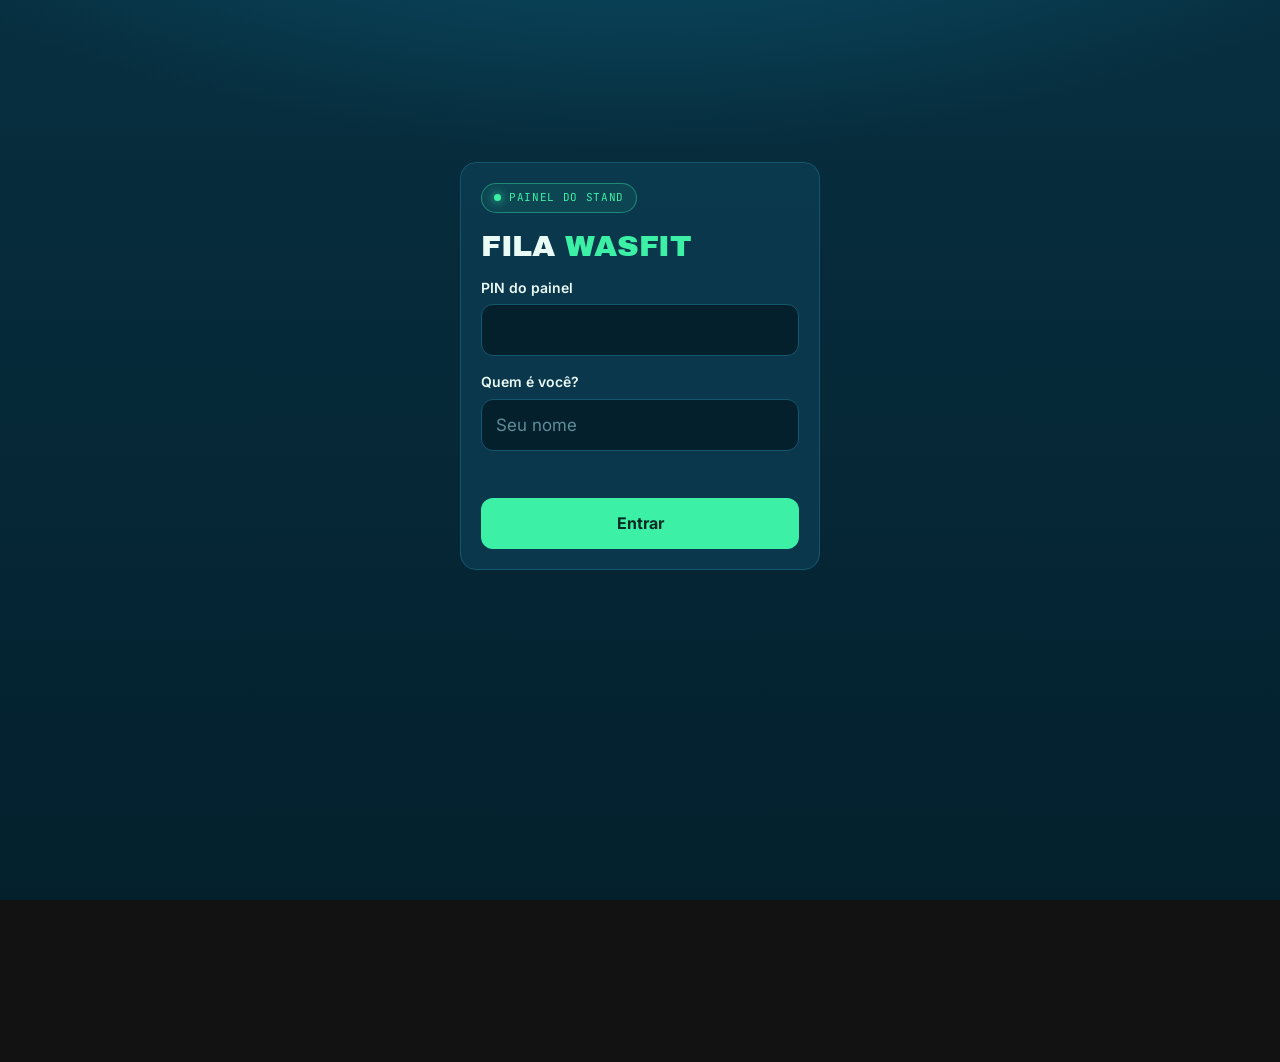
==== painel.html @ 69f81b94 "Fila de espera do stand WasFit (EIN 2026) Co-Authored-By: Claude Opus 5.5 <noreply@anthropic.com>" ====
<!doctype html>
<html lang="pt-BR">
<head>
<meta charset="utf-8">
<meta name="viewport" content="width=device-width, initial-scale=1, viewport-fit=cover">
<title>Painel da Fila · WasFit</title>
<meta name="robots" content="noindex">
<meta name="theme-color" content="#04202d">
<link rel="preconnect" href="https://fonts.googleapis.com">
<link href="https://fonts.googleapis.com/css2?family=Archivo+Black&family=Inter:wght@400;600;700;800&family=JetBrains+Mono:wght@500&display=swap" rel="stylesheet">
<link rel="stylesheet" href="style.css">
<style>
  main { max-width: 1200px; margin: 0 auto; padding: 16px 16px 60px; }
  .topo { display: flex; flex-wrap: wrap; gap: 12px; justify-content: space-between; align-items: center; margin-bottom: 16px; }
  .topo .acoes { display: flex; gap: 8px; align-items: center; flex-wrap: wrap; }
  .topo select { width: auto; padding: 9px 12px; font-size: 14px; }
  .topo button { padding: 9px 14px; font-size: 14px; }

  .stats { display: grid; grid-template-columns: repeat(5, minmax(0, 1fr)); gap: 10px; margin-bottom: 16px; }
  .stat { background: var(--cartao); border: 1px solid var(--borda); border-radius: 14px; padding: 12px 14px; }
  .stat b { display: block; font-family: "Archivo Black", sans-serif; font-weight: 400; font-size: 28px; line-height: 1.1; }
  .stat span { font-size: 12px; color: var(--suave); }

  #chamar-proximo { width: 100%; font-size: 22px; padding: 20px; margin-bottom: 18px; font-family: "Archivo Black", sans-serif; font-weight: 400; text-transform: uppercase; letter-spacing: .02em; }

  .colunas { display: grid; grid-template-columns: 1.1fr 1fr; gap: 16px; align-items: start; }
  .bloco h2 { font-size: 13px; margin: 4px 0 10px; color: var(--suave); display: flex; gap: 8px; align-items: center; }
  .bloco h2 .n { background: var(--borda); color: var(--texto); border-radius: 999px; padding: 1px 9px; font-size: 12px; }
  .bloco + .bloco { margin-top: 18px; }
  .vazio { color: #5f8c99; font-size: 14px; padding: 14px; border: 1.5px dashed var(--borda); border-radius: 14px; text-align: center; }

  .pessoa { background: var(--cartao); border: 1.5px solid var(--borda); border-radius: 14px; padding: 14px; margin-bottom: 10px; }
  .pessoa.chamado { border-color: var(--amarelo); }
  .pessoa.atrasado { border-color: var(--vermelho); background: color-mix(in srgb, var(--vermelho) 12%, var(--cartao)); }
  .pessoa.atendendo { border-color: var(--azul); }
  .linha1 { display: flex; justify-content: space-between; gap: 10px; align-items: baseline; }
  .nome { font-weight: 800; font-size: 18px; }
  .tempo { font-family: "JetBrains Mono", monospace; font-size: 18px; white-space: nowrap; }
  .atrasado .tempo { color: var(--vermelho); }
  .det { font-size: 13px; color: var(--suave); margin-top: 3px; overflow-wrap: anywhere; }
  .det a { color: var(--azul); text-decoration: none; }
  .tag { display: inline-block; font-size: 11px; padding: 1px 7px; border-radius: 6px; background: color-mix(in srgb, var(--amarelo) 20%, transparent); color: var(--amarelo); margin-left: 6px; vertical-align: 2px; }
  .botoes { display: flex; flex-wrap: wrap; gap: 8px; margin-top: 12px; }
  .botoes button { padding: 11px 14px; font-size: 15px; flex: 1 1 auto; }

  .fila-item { display: grid; grid-template-columns: 38px 1fr auto; gap: 10px; align-items: center; background: var(--cartao); border: 1px solid var(--borda); border-radius: 12px; padding: 10px 12px; margin-bottom: 8px; }
  .pos { font-family: "Archivo Black", sans-serif; font-size: 20px; color: var(--verde); text-align: center; }
  .fila-item .nome { font-size: 16px; }
  .fila-item .mini { display: flex; gap: 6px; }
  .fila-item .mini button { padding: 8px 10px; font-size: 13px; }

  details { margin-top: 18px; }
  summary { cursor: pointer; color: var(--suave); font-size: 14px; padding: 8px 0; }
  table { width: 100%; border-collapse: collapse; font-size: 13px; }
  th, td { text-align: left; padding: 8px 6px; border-bottom: 1px solid var(--borda); }
  th { color: var(--suave); font-weight: 600; }
  .tabela { overflow-x: auto; }

  #login { max-width: 360px; margin: 18vh auto 0; }
  #login h1 { font-size: 30px; margin: 18px 0 16px; }
  #login button { width: 100%; }
  .conexao { font-size: 12px; color: var(--suave); }
  .conexao.ruim { color: var(--vermelho); }
  #aviso { position: fixed; left: 50%; bottom: 20px; transform: translateX(-50%); background: var(--texto); color: var(--fundo); padding: 12px 18px; border-radius: 12px; font-weight: 600; font-size: 14px; max-width: calc(100% - 32px); box-shadow: 0 10px 30px #0008; }

  @media (max-width: 860px) {
    .colunas { grid-template-columns: 1fr; }
    .stats { grid-template-columns: repeat(3, minmax(0, 1fr)); }
    .stats .stat:nth-child(n+4) { display: none; }
  }
</style>
</head>
<body>

<section id="login" class="oculto">
  <div class="cartao">
    <span class="etiqueta">Painel do stand</span>
    <h1>Fila <em>WasFit</em></h1>
    <form id="form-login">
      <div class="campo"><label for="pin">PIN do painel</label><input id="pin" type="password" inputmode="numeric" autocomplete="current-password"></div>
      <div class="campo"><label for="atendente-login">Quem é você?</label><input id="atendente-login" placeholder="Seu nome"></div>
      <p class="erro" id="erro-login"></p>
      <button type="submit">Entrar</button>
    </form>
  </div>
</section>

<main id="app" class="oculto">
  <div class="topo">
    <div class="marca">
      <svg viewBox="0 0 32 32" fill="none" stroke="#3cf0a5" stroke-width="3.2" stroke-linecap="round" stroke-linejoin="round" aria-hidden="true"><path d="M3 9l6 15 7-13 7 13 6-15"/></svg>
      Fila do stand <span class="etiqueta" style="margin-left:6px">EIN 2026</span>
    </div>
    <div class="acoes">
      <span class="conexao" id="conexao">conectando…</span>
      <span class="det" id="eu"></span>
      <button class="secundario" id="exportar">Exportar CSV</button>
      <button class="secundario" id="sair">Sair</button>
    </div>
  </div>

  <div class="stats">
    <div class="stat"><b id="s-aguardando">–</b><span>na fila</span></div>
    <div class="stat"><b id="s-espera">–</b><span>espera média até ser chamado</span></div>
    <div class="stat"><b id="s-atendidos">–</b><span>atendidos hoje</span></div>
    <div class="stat"><b id="s-duracao">–</b><span>duração média do atendimento</span></div>
    <div class="stat"><b id="s-desist">–</b><span>desistências hoje</span></div>
  </div>

  <button id="chamar-proximo">Chamar próximo</button>

  <div class="colunas">
    <div>
      <div class="bloco">
        <h2 class="mono">Chamados · aguardando chegar <span class="n" id="n-chamados">0</span></h2>
        <div id="chamados"></div>
      </div>
      <div class="bloco">
        <h2 class="mono">Em atendimento <span class="n" id="n-atendendo">0</span></h2>
        <div id="atendendo"></div>
      </div>
    </div>
    <div class="bloco">
      <h2 class="mono">Fila <span class="n" id="n-fila">0</span></h2>
      <div id="fila"></div>
    </div>
  </div>

  <details>
    <summary>Encerrados hoje (<span id="n-fim">0</span>)</summary>
    <div class="tabela"><table>
      <thead><tr><th>Nome</th><th>Escola</th><th>Status</th><th>Esperou</th><th>Atendimento</th><th>Atendente</th><th></th></tr></thead>
      <tbody id="encerrados"></tbody>
    </table></div>
  </details>
</main>

<div id="aviso" class="oculto"></div>

<script src="config.js"></script>
<script>
const $ = (id) => document.getElementById(id);
const store = {
  get: (k) => { try { return localStorage.getItem(k); } catch { return null; } },
  set: (k, v) => { try { v == null ? localStorage.removeItem(k) : localStorage.setItem(k, v); } catch {} },
};
let PIN = store.get("fila-pin");
let ATENDENTE = store.get("fila-atendente") || "";
let dados = null, offset = 0, timer;

const esc = (s) => String(s ?? "").replace(/[&<>"']/g, (c) => ({ "&": "&amp;", "<": "&lt;", ">": "&gt;", '"': "&quot;", "'": "&#39;" }[c]));
const agora = () => Date.now() + offset;
const mmss = (ms) => { const s = Math.max(0, Math.floor(ms / 1000)); return `${Math.floor(s / 60)}:${String(s % 60).padStart(2, "0")}`; };
const min = (a, b) => (a && b ? Math.round((Date.parse(b) - Date.parse(a)) / 60000) + " min" : "–");
const telFmt = (t) => { const d = t.replace(/^55/, ""); return d.length === 11 ? `(${d.slice(0,2)}) ${d.slice(2,7)}-${d.slice(7)}` : t; };

function aviso(txt) {
  $("aviso").textContent = txt; $("aviso").classList.remove("oculto");
  clearTimeout(aviso.t); aviso.t = setTimeout(() => $("aviso").classList.add("oculto"), 3500);
}

function detalhes(p) {
  const partes = [p.cargo, p.escola].filter(Boolean).map(esc);
  if (p.instagram) partes.push(`<a href="https://instagram.com/${esc(p.instagram.slice(1))}" target="_blank" rel="noopener">${esc(p.instagram)}</a>`);
  partes.push(`<a href="https://wa.me/${esc(p.telefone)}" target="_blank" rel="noopener">${telFmt(p.telefone)}</a>`);
  return partes.join(" · ");
}

function render() {
  if (!dados) return;
  const tol = dados.tolerancia_min * 60000;
  const ativos = dados.ativos;
  const chamados = ativos.filter((p) => p.status === "chamado").sort((a, b) => Date.parse(a.chamado_em) - Date.parse(b.chamado_em));
  const atendendo = ativos.filter((p) => p.status === "atendendo");
  const fila = ativos.filter((p) => p.status === "aguardando");

  $("n-chamados").textContent = chamados.length;
  $("n-atendendo").textContent = atendendo.length;
  $("n-fila").textContent = fila.length;

  $("chamados").innerHTML = chamados.length ? chamados.map((p) => {
    const passou = agora() - Date.parse(p.chamado_em);
    const atrasado = passou > tol;
    return `<div class="pessoa chamado ${atrasado ? "atrasado" : ""}">
      <div class="linha1"><div class="nome">${esc(p.nome)}${p.pulos ? '<span class="tag">2ª chamada</span>' : ""}</div>
        <div class="tempo" data-desde="${p.chamado_em}" data-limite="${tol}">${atrasado ? "+" + mmss(passou - tol) : mmss(tol - passou)}</div></div>
      <div class="det">${detalhes(p)}${p.atendente ? " · chamado por " + esc(p.atendente) : ""}</div>
      <div class="botoes">
        <button data-acao="chegou" data-id="${p.id}">✓ Chegou</button>
        <button class="secundario" data-acao="rechamar" data-id="${p.id}">Rechamar</button>
        <button class="perigo" data-acao="pular" data-id="${p.id}" data-pulos="${p.pulos}">${p.pulos ? "Não veio · encerrar" : "Não veio · pular"}</button>
      </div></div>`;
  }).join("") : '<div class="vazio">Ninguém chamado agora</div>';

  $("atendendo").innerHTML = atendendo.length ? atendendo.map((p) => `
    <div class="pessoa atendendo">
      <div class="linha1"><div class="nome">${esc(p.nome)}</div><div class="tempo" data-desde="${p.chegou_em}">${mmss(agora() - Date.parse(p.chegou_em))}</div></div>
      <div class="det">${detalhes(p)}${p.atendente ? " · com " + esc(p.atendente) : ""}</div>
      <div class="botoes"><button class="azul" data-acao="finalizar" data-id="${p.id}">Finalizar atendimento</button></div>
    </div>`).join("") : '<div class="vazio">Nenhum atendimento em andamento</div>';

  $("fila").innerHTML = fila.length ? fila.map((p, i) => `
    <div class="fila-item">
      <div class="pos">${i + 1}</div>
      <div><div class="nome">${esc(p.nome)}${p.pulos ? '<span class="tag">pulado</span>' : ""}</div>
        <div class="det">${detalhes(p)} · na fila há <span data-desde="${p.entrou_em}" data-fmt="min">${Math.floor((agora() - Date.parse(p.entrou_em)) / 60000)} min</span></div></div>
      <div class="mini">
        <button class="secundario" data-acao="chamar" data-id="${p.id}" title="Chamar esta pessoa agora">Chamar</button>
        <button class="perigo" data-acao="remover" data-id="${p.id}" title="Tirar da fila">✕</button>
      </div>
    </div>`).join("") : '<div class="vazio">Fila vazia 🎉</div>';

  $("chamar-proximo").disabled = !fila.length;
  $("chamar-proximo").textContent = fila.length ? `Chamar próximo · ${fila[0].nome.split(" ")[0]}` : "Fila vazia";

  const s = dados.stats;
  $("s-aguardando").textContent = s.aguardando;
  $("s-espera").textContent = s.espera_media_min != null ? s.espera_media_min + " min" : "–";
  $("s-atendidos").textContent = s.atendidos_hoje;
  $("s-duracao").textContent = s.duracao_media_min + " min";
  $("s-desist").textContent = s.desistencias_hoje;

  $("n-fim").textContent = dados.encerrados.length;
  $("encerrados").innerHTML = dados.encerrados.map((p) => `<tr>
    <td>${esc(p.nome)}</td><td>${esc(p.escola)}</td>
    <td>${p.status === "atendido" ? "Atendido" : "Desistiu"}</td>
    <td>${min(p.entrou_em, p.chamado_em)}</td><td>${min(p.chegou_em, p.finalizado_em)}</td><td>${esc(p.atendente)}</td>
    <td>${p.status === "desistiu" ? `<button class="secundario" style="padding:6px 10px;font-size:12px" data-acao="voltar" data-id="${p.id}">Voltar p/ fila</button>` : ""}</td>
  </tr>`).join("");
}

// Atualiza só os cronômetros a cada segundo, sem redesenhar a lista
setInterval(() => {
  document.querySelectorAll("[data-desde]").forEach((el) => {
    const passou = agora() - Date.parse(el.dataset.desde);
    if (el.dataset.fmt === "min") return (el.textContent = Math.floor(passou / 60000) + " min");
    if (el.dataset.limite) {
      const lim = +el.dataset.limite;
      el.textContent = passou > lim ? "+" + mmss(passou - lim) : mmss(lim - passou);
      el.closest(".pessoa").classList.toggle("atrasado", passou > lim);
    } else el.textContent = mmss(passou);
  });
}, 1000);

async function carregar() {
  clearTimeout(timer);
  try {
    const r = await api("lista", {}, PIN);
    offset = Date.parse(r.agora) - Date.now();
    dados = r; render();
    $("conexao").textContent = "● ao vivo"; $("conexao").classList.remove("ruim");
  } catch (e) {
    if (e.status === 401) return sair();
    $("conexao").textContent = "● sem conexão"; $("conexao").classList.add("ruim");
  }
  timer = setTimeout(carregar, 4000);
}

const textos = {
  chamar: "Chamado! WhatsApp enviado.",
  rechamar: "Mensagem reenviada.",
  chegou: "Atendimento iniciado.",
  finalizar: "Atendimento finalizado.",
  remover: "Removido da fila.",
  voltar: "Voltou para o fim da fila.",
};

async function executar(acao, id, botao) {
  if (acao === "pular") {
    const encerra = botao.dataset.pulos !== "0";
    if (!confirm(encerra ? "Segunda vez que não aparece: encerrar e liberar a vez?" : "Não apareceu? Ela volta para o fim da fila e recebe aviso no WhatsApp.")) return;
  }
  if (acao === "remover" && !confirm("Tirar esta pessoa da fila? (não envia mensagem)")) return;
  if (botao) botao.disabled = true;
  try {
    const r = await api(acao, { id, atendente: ATENDENTE }, PIN);
    if (acao === "pular") aviso(r.resultado === "desistiu" ? "Encerrado. Aviso enviado." : `Voltou para a fila (${r.posicao}º). Aviso enviado.`);
    else if (acao === "chamar") aviso(r.enviado === false ? `⚠️ ${r.pessoa.nome} chamado, mas o WhatsApp falhou. Use Rechamar.` : `${r.pessoa.nome} chamado! WhatsApp enviado.`);
    else if (acao === "rechamar" && r.enviado === false) aviso("⚠️ Falha ao reenviar o WhatsApp.");
    else aviso(textos[acao] || "Feito.");
  } catch (e) {
    aviso(e.message);
  }
  await carregar();
}

document.addEventListener("click", (e) => {
  const b = e.target.closest("button[data-acao]");
  if (b) executar(b.dataset.acao, b.dataset.id, b);
});
$("chamar-proximo").addEventListener("click", (e) => executar("chamar", undefined, e.currentTarget));

$("exportar").addEventListener("click", async () => {
  try {
    const { linhas } = await api("exportar", {}, PIN);
    const cols = ["dia", "nome", "telefone", "cargo", "email", "escola", "instagram", "status", "pulos", "entrou_em", "chamado_em", "chegou_em", "finalizado_em", "atendente"];
    const cel = (v) => `"${String(v ?? "").replace(/"/g, '""')}"`;
    const dt = (v) => (v ? new Date(v).toLocaleString("pt-BR", { timeZone: "America/Sao_Paulo" }) : "");
    const csv = [cols.join(";"), ...linhas.map((l) => cols.map((c) => cel(c.endsWith("_em") ? dt(l[c]) : l[c])).join(";"))].join("\n");
    const a = document.createElement("a");
    a.href = URL.createObjectURL(new Blob(["﻿" + csv], { type: "text/csv;charset=utf-8" }));
    a.download = `leads-ein-2026-${new Date().toISOString().slice(0, 10)}.csv`;
    a.click();
  } catch (e) { aviso(e.message); }
});

function sair() {
  clearTimeout(timer); PIN = null; store.set("fila-pin", null);
  $("app").classList.add("oculto"); $("login").classList.remove("oculto");
}
$("sair").addEventListener("click", sair);

$("form-login").addEventListener("submit", async (e) => {
  e.preventDefault();
  $("erro-login").textContent = "";
  try {
    await api("login", {}, $("pin").value);
    PIN = $("pin").value; store.set("fila-pin", PIN);
    ATENDENTE = $("atendente-login").value.trim(); store.set("fila-atendente", ATENDENTE);
    iniciar();
  } catch (err) { $("erro-login").textContent = err.status === 401 ? "PIN incorreto." : err.message; }
});

function iniciar() {
  $("login").classList.add("oculto"); $("app").classList.remove("oculto");
  $("eu").textContent = ATENDENTE ? "· " + ATENDENTE : "";
  carregar();
}

$("atendente-login").value = ATENDENTE;
PIN ? iniciar() : $("login").classList.remove("oculto");
</script>
</body>
</html>
---- style.css ----
:root {
  --fundo: #04202d;
  --fundo-2: #072f40;
  --cartao: #0b3a4f;
  --borda: #15566f;
  --texto: #eafaf5;
  --suave: #9cc4cf;
  --verde: #3cf0a5;
  --verde-escuro: #052b22;
  --amarelo: #ffd166;
  --vermelho: #ff6b6b;
  --azul: #6cc6ff;
  --raio: 16px;
  color-scheme: dark;
}

* { box-sizing: border-box; }

html, body { margin: 0; }

body {
  min-height: 100dvh;
  background:
    radial-gradient(1200px 500px at 50% -200px, #0c5670 0%, transparent 70%),
    linear-gradient(180deg, var(--fundo-2), var(--fundo));
  background-attachment: fixed;
  color: var(--texto);
  font-family: "Inter", system-ui, -apple-system, "Segoe UI", sans-serif;
  font-size: 16px;
  line-height: 1.45;
  -webkit-font-smoothing: antialiased;
}

.mono, .etiqueta {
  font-family: "JetBrains Mono", ui-monospace, monospace;
  letter-spacing: .06em;
  text-transform: uppercase;
}

.etiqueta {
  display: inline-flex; align-items: center; gap: 8px;
  font-size: 11px; color: var(--verde);
  border: 1px solid color-mix(in srgb, var(--verde) 40%, transparent);
  background: color-mix(in srgb, var(--verde) 8%, transparent);
  padding: 6px 12px; border-radius: 999px;
}
.etiqueta::before {
  content: ""; width: 7px; height: 7px; border-radius: 50%;
  background: var(--verde); box-shadow: 0 0 10px var(--verde);
}

.marca {
  display: flex; align-items: center; gap: 10px;
  font-weight: 800; font-size: 22px; letter-spacing: -.02em;
}
.marca svg { width: 30px; height: 30px; }

h1 {
  font-family: "Archivo Black", "Inter", sans-serif;
  font-weight: 400;
  text-transform: uppercase;
  line-height: 1.02;
  letter-spacing: -.01em;
  margin: 0;
}
h1 em { font-style: normal; color: var(--verde); }

.cartao {
  background: color-mix(in srgb, var(--cartao) 85%, transparent);
  border: 1px solid var(--borda);
  border-radius: var(--raio);
  padding: 20px;
}

label { display: block; font-size: 14px; font-weight: 600; margin: 0 0 6px; }
label small { color: var(--suave); font-weight: 400; }

input, select {
  width: 100%;
  font: inherit; font-size: 17px;
  color: var(--texto);
  background: var(--fundo);
  border: 1.5px solid var(--borda);
  border-radius: 12px;
  padding: 13px 14px;
  outline: none;
  transition: border-color .15s;
}
input:focus, select:focus { border-color: var(--verde); }
input::placeholder { color: #5f8c99; }

.campo { margin-bottom: 16px; }

button, .botao {
  font: inherit; font-weight: 700;
  border: 0; border-radius: 12px;
  padding: 14px 18px;
  cursor: pointer;
  color: var(--verde-escuro);
  background: var(--verde);
  transition: transform .08s, filter .15s, opacity .15s;
  -webkit-tap-highlight-color: transparent;
}
button:active { transform: scale(.98); }
button:disabled { opacity: .5; cursor: progress; }
button.secundario { background: transparent; color: var(--texto); border: 1.5px solid var(--borda); }
button.perigo { background: transparent; color: var(--vermelho); border: 1.5px solid color-mix(in srgb, var(--vermelho) 50%, transparent); }
button.amarelo { background: var(--amarelo); color: #3a2a00; }
button.azul { background: var(--azul); color: #00263b; }

.erro { color: var(--vermelho); font-size: 14px; min-height: 1.2em; }
.oculto { display: none !important; }
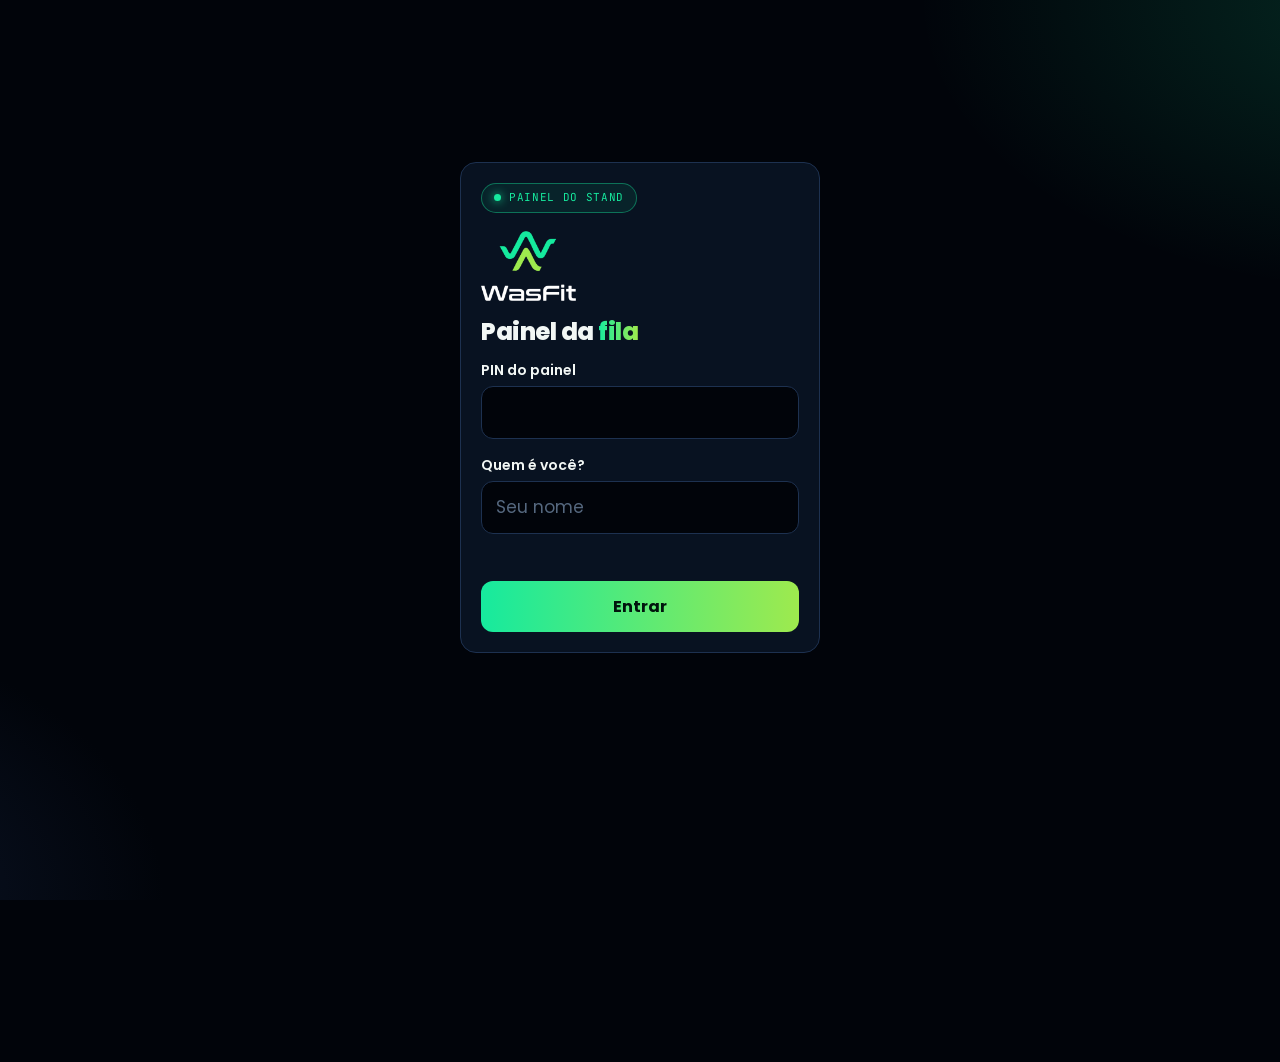
==== commit 1c05e55b: "Aplica identidade visual da WasFit (cores, Poppins, logo e Wavi) Co-Authored-By: Claude Opus 5.5 <no" ====
--- a/painel.html
+++ b/painel.html
@@ -5,9 +5,10 @@
 <meta name="viewport" content="width=device-width, initial-scale=1, viewport-fit=cover">
 <title>Painel da Fila · WasFit</title>
 <meta name="robots" content="noindex">
-<meta name="theme-color" content="#04202d">
+<meta name="theme-color" content="#01040a">
+<link rel="icon" href="img/logo.png">
 <link rel="preconnect" href="https://fonts.googleapis.com">
-<link href="https://fonts.googleapis.com/css2?family=Archivo+Black&family=Inter:wght@400;600;700;800&family=JetBrains+Mono:wght@500&display=swap" rel="stylesheet">
+<link href="https://fonts.googleapis.com/css2?family=Poppins:wght@400;500;600;700;800&family=JetBrains+Mono:wght@500&display=swap" rel="stylesheet">
 <link rel="stylesheet" href="style.css">
 <style>
   main { max-width: 1200px; margin: 0 auto; padding: 16px 16px 60px; }
@@ -18,10 +19,10 @@
 
   .stats { display: grid; grid-template-columns: repeat(5, minmax(0, 1fr)); gap: 10px; margin-bottom: 16px; }
   .stat { background: var(--cartao); border: 1px solid var(--borda); border-radius: 14px; padding: 12px 14px; }
-  .stat b { display: block; font-family: "Archivo Black", sans-serif; font-weight: 400; font-size: 28px; line-height: 1.1; }
+  .stat b { display: block; font-family: "Poppins", sans-serif; font-weight: 800; font-size: 28px; line-height: 1.1; }
   .stat span { font-size: 12px; color: var(--suave); }
 
-  #chamar-proximo { width: 100%; font-size: 22px; padding: 20px; margin-bottom: 18px; font-family: "Archivo Black", sans-serif; font-weight: 400; text-transform: uppercase; letter-spacing: .02em; }
+  #chamar-proximo { width: 100%; font-size: 22px; padding: 20px; margin-bottom: 18px; font-family: "Poppins", sans-serif; font-weight: 800; letter-spacing: .01em; box-shadow: 0 0 40px color-mix(in srgb, #16EA9E 25%, transparent); }
 
   .colunas { display: grid; grid-template-columns: 1.1fr 1fr; gap: 16px; align-items: start; }
   .bloco h2 { font-size: 13px; margin: 4px 0 10px; color: var(--suave); display: flex; gap: 8px; align-items: center; }
@@ -44,7 +45,7 @@
   .botoes button { padding: 11px 14px; font-size: 15px; flex: 1 1 auto; }
 
   .fila-item { display: grid; grid-template-columns: 38px 1fr auto; gap: 10px; align-items: center; background: var(--cartao); border: 1px solid var(--borda); border-radius: 12px; padding: 10px 12px; margin-bottom: 8px; }
-  .pos { font-family: "Archivo Black", sans-serif; font-size: 20px; color: var(--verde); text-align: center; }
+  .pos { font-family: "Poppins", sans-serif; font-weight: 800; font-size: 20px; color: var(--lima); text-align: center; }
   .fila-item .nome { font-size: 16px; }
   .fila-item .mini { display: flex; gap: 6px; }
   .fila-item .mini button { padding: 8px 10px; font-size: 13px; }
@@ -75,7 +76,7 @@
 <section id="login" class="oculto">
   <div class="cartao">
     <span class="etiqueta">Painel do stand</span>
-    <h1>Fila <em>WasFit</em></h1>
+    <img src="img/logo-nome.png" alt="WasFit" style="height:70px;display:block;margin:18px 0 6px"><h1 style="font-size:24px">Painel da <em>fila</em></h1>
     <form id="form-login">
       <div class="campo"><label for="pin">PIN do painel</label><input id="pin" type="password" inputmode="numeric" autocomplete="current-password"></div>
       <div class="campo"><label for="atendente-login">Quem é você?</label><input id="atendente-login" placeholder="Seu nome"></div>
@@ -88,7 +89,7 @@
 <main id="app" class="oculto">
   <div class="topo">
     <div class="marca">
-      <svg viewBox="0 0 32 32" fill="none" stroke="#3cf0a5" stroke-width="3.2" stroke-linecap="round" stroke-linejoin="round" aria-hidden="true"><path d="M3 9l6 15 7-13 7 13 6-15"/></svg>
+      <img src="img/logo.png" alt="WasFit">
       Fila do stand <span class="etiqueta" style="margin-left:6px">EIN 2026</span>
     </div>
     <div class="acoes">
--- a/style.css
+++ b/style.css
@@ -1,12 +1,16 @@
 :root {
-  --fundo: #04202d;
-  --fundo-2: #072f40;
-  --cartao: #0b3a4f;
-  --borda: #15566f;
-  --texto: #eafaf5;
-  --suave: #9cc4cf;
-  --verde: #3cf0a5;
-  --verde-escuro: #052b22;
+  /* Manual WasFit: #14223F (navy) · #16EA9E (verde) · #9EEA4E (lima) */
+  --fundo: #01040a;
+  --fundo-2: #050d1a;
+  --navy: #14223F;
+  --cartao: #0a1426;
+  --borda: #1d3150;
+  --texto: #f2f7f5;
+  --suave: #93a6bd;
+  --verde: #16EA9E;
+  --lima: #9EEA4E;
+  --gradiente: linear-gradient(90deg, #16EA9E, #9EEA4E);
+  --verde-escuro: #01140d;
   --amarelo: #ffd166;
   --vermelho: #ff6b6b;
   --azul: #6cc6ff;
@@ -21,11 +25,12 @@
 body {
   min-height: 100dvh;
   background:
-    radial-gradient(1200px 500px at 50% -200px, #0c5670 0%, transparent 70%),
-    linear-gradient(180deg, var(--fundo-2), var(--fundo));
+    radial-gradient(700px 420px at 110% 0%, color-mix(in srgb, #16EA9E 16%, transparent), transparent 70%),
+    radial-gradient(600px 400px at -20% 100%, color-mix(in srgb, #14223F 70%, transparent), transparent 70%),
+    var(--fundo);
   background-attachment: fixed;
   color: var(--texto);
-  font-family: "Inter", system-ui, -apple-system, "Segoe UI", sans-serif;
+  font-family: "Poppins", system-ui, -apple-system, "Segoe UI", sans-serif;
   font-size: 16px;
   line-height: 1.45;
   -webkit-font-smoothing: antialiased;
@@ -49,21 +54,22 @@
   background: var(--verde); box-shadow: 0 0 10px var(--verde);
 }
 
-.marca {
-  display: flex; align-items: center; gap: 10px;
-  font-weight: 800; font-size: 22px; letter-spacing: -.02em;
-}
-.marca svg { width: 30px; height: 30px; }
+.marca { display: flex; align-items: center; gap: 10px; font-weight: 700; font-size: 18px; }
+.marca img { height: 34px; width: auto; display: block; filter: drop-shadow(0 0 12px color-mix(in srgb, #16EA9E 45%, transparent)); }
 
 h1 {
-  font-family: "Archivo Black", "Inter", sans-serif;
-  font-weight: 400;
-  text-transform: uppercase;
-  line-height: 1.02;
-  letter-spacing: -.01em;
+  font-family: "Poppins", sans-serif;
+  font-weight: 800;
+  line-height: 1.05;
+  letter-spacing: -.02em;
   margin: 0;
 }
-h1 em { font-style: normal; color: var(--verde); }
+h1 em, .grad {
+  font-style: normal;
+  background: var(--gradiente);
+  -webkit-background-clip: text; background-clip: text;
+  color: transparent;
+}
 
 .cartao {
   background: color-mix(in srgb, var(--cartao) 85%, transparent);
@@ -87,7 +93,7 @@
   transition: border-color .15s;
 }
 input:focus, select:focus { border-color: var(--verde); }
-input::placeholder { color: #5f8c99; }
+input::placeholder { color: #55687f; }
 
 .campo { margin-bottom: 16px; }
 
@@ -97,7 +103,7 @@
   padding: 14px 18px;
   cursor: pointer;
   color: var(--verde-escuro);
-  background: var(--verde);
+  background: var(--gradiente);
   transition: transform .08s, filter .15s, opacity .15s;
   -webkit-tap-highlight-color: transparent;
 }
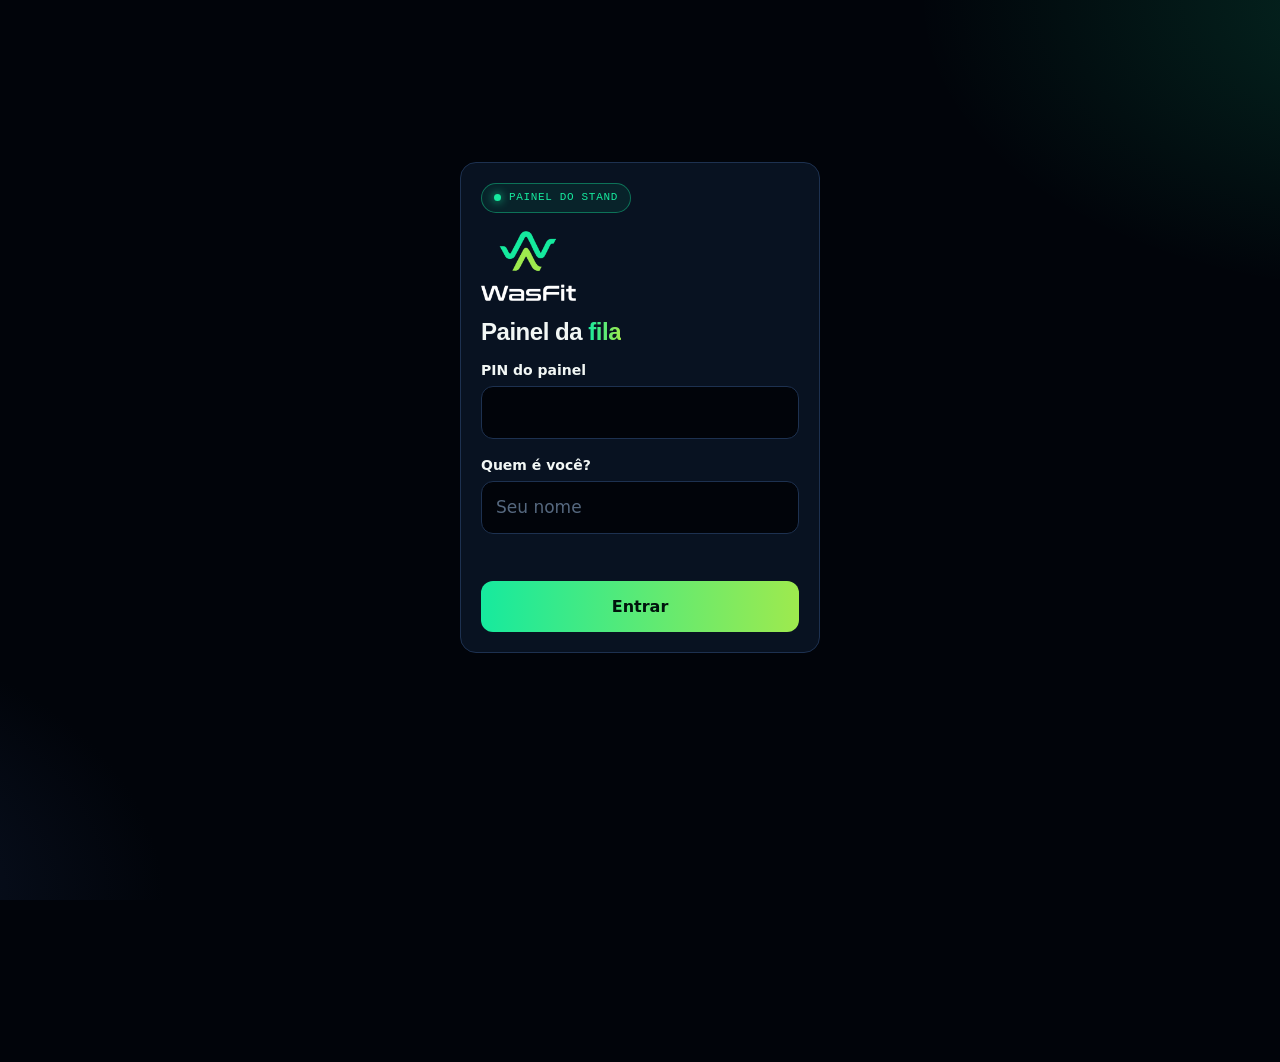
==== commit b826f786: "Scripts em arquivos com CSP; CORS para wasfit.com.br e github.io Co-Authored-By: Claude Opus 5.5 <no" ====
--- a/painel.html
+++ b/painel.html
@@ -2,6 +2,7 @@
 <html lang="pt-BR">
 <head>
 <meta charset="utf-8">
+<meta http-equiv="Content-Security-Policy" content="default-src 'self'; base-uri 'none'; object-src 'none'; form-action 'self'; img-src 'self' data:; style-src 'self' 'unsafe-inline' https://fonts.googleapis.com; font-src https://fonts.gstatic.com; connect-src https://zgsmhzgvlcfwhbhhjigw.supabase.co; script-src 'self'; upgrade-insecure-requests">
 <meta name="viewport" content="width=device-width, initial-scale=1, viewport-fit=cover">
 <title>Painel da Fila · WasFit</title>
 <meta name="robots" content="noindex">
@@ -139,197 +140,6 @@
 <div id="aviso" class="oculto"></div>
 
 <script src="config.js"></script>
-<script>
-const $ = (id) => document.getElementById(id);
-const store = {
-  get: (k) => { try { return localStorage.getItem(k); } catch { return null; } },
-  set: (k, v) => { try { v == null ? localStorage.removeItem(k) : localStorage.setItem(k, v); } catch {} },
-};
-let PIN = store.get("fila-pin");
-let ATENDENTE = store.get("fila-atendente") || "";
-let dados = null, offset = 0, timer;
-
-const esc = (s) => String(s ?? "").replace(/[&<>"']/g, (c) => ({ "&": "&amp;", "<": "&lt;", ">": "&gt;", '"': "&quot;", "'": "&#39;" }[c]));
-const agora = () => Date.now() + offset;
-const mmss = (ms) => { const s = Math.max(0, Math.floor(ms / 1000)); return `${Math.floor(s / 60)}:${String(s % 60).padStart(2, "0")}`; };
-const min = (a, b) => (a && b ? Math.round((Date.parse(b) - Date.parse(a)) / 60000) + " min" : "–");
-const telFmt = (t) => { const d = t.replace(/^55/, ""); return d.length === 11 ? `(${d.slice(0,2)}) ${d.slice(2,7)}-${d.slice(7)}` : t; };
-
-function aviso(txt) {
-  $("aviso").textContent = txt; $("aviso").classList.remove("oculto");
-  clearTimeout(aviso.t); aviso.t = setTimeout(() => $("aviso").classList.add("oculto"), 3500);
-}
-
-function detalhes(p) {
-  const partes = [p.cargo, p.escola].filter(Boolean).map(esc);
-  if (p.instagram) partes.push(`<a href="https://instagram.com/${esc(p.instagram.slice(1))}" target="_blank" rel="noopener">${esc(p.instagram)}</a>`);
-  partes.push(`<a href="https://wa.me/${esc(p.telefone)}" target="_blank" rel="noopener">${telFmt(p.telefone)}</a>`);
-  return partes.join(" · ");
-}
-
-function render() {
-  if (!dados) return;
-  const tol = dados.tolerancia_min * 60000;
-  const ativos = dados.ativos;
-  const chamados = ativos.filter((p) => p.status === "chamado").sort((a, b) => Date.parse(a.chamado_em) - Date.parse(b.chamado_em));
-  const atendendo = ativos.filter((p) => p.status === "atendendo");
-  const fila = ativos.filter((p) => p.status === "aguardando");
-
-  $("n-chamados").textContent = chamados.length;
-  $("n-atendendo").textContent = atendendo.length;
-  $("n-fila").textContent = fila.length;
-
-  $("chamados").innerHTML = chamados.length ? chamados.map((p) => {
-    const passou = agora() - Date.parse(p.chamado_em);
-    const atrasado = passou > tol;
-    return `<div class="pessoa chamado ${atrasado ? "atrasado" : ""}">
-      <div class="linha1"><div class="nome">${esc(p.nome)}${p.pulos ? '<span class="tag">2ª chamada</span>' : ""}</div>
-        <div class="tempo" data-desde="${p.chamado_em}" data-limite="${tol}">${atrasado ? "+" + mmss(passou - tol) : mmss(tol - passou)}</div></div>
-      <div class="det">${detalhes(p)}${p.atendente ? " · chamado por " + esc(p.atendente) : ""}</div>
-      <div class="botoes">
-        <button data-acao="chegou" data-id="${p.id}">✓ Chegou</button>
-        <button class="secundario" data-acao="rechamar" data-id="${p.id}">Rechamar</button>
-        <button class="perigo" data-acao="pular" data-id="${p.id}" data-pulos="${p.pulos}">${p.pulos ? "Não veio · encerrar" : "Não veio · pular"}</button>
-      </div></div>`;
-  }).join("") : '<div class="vazio">Ninguém chamado agora</div>';
-
-  $("atendendo").innerHTML = atendendo.length ? atendendo.map((p) => `
-    <div class="pessoa atendendo">
-      <div class="linha1"><div class="nome">${esc(p.nome)}</div><div class="tempo" data-desde="${p.chegou_em}">${mmss(agora() - Date.parse(p.chegou_em))}</div></div>
-      <div class="det">${detalhes(p)}${p.atendente ? " · com " + esc(p.atendente) : ""}</div>
-      <div class="botoes"><button class="azul" data-acao="finalizar" data-id="${p.id}">Finalizar atendimento</button></div>
-    </div>`).join("") : '<div class="vazio">Nenhum atendimento em andamento</div>';
-
-  $("fila").innerHTML = fila.length ? fila.map((p, i) => `
-    <div class="fila-item">
-      <div class="pos">${i + 1}</div>
-      <div><div class="nome">${esc(p.nome)}${p.pulos ? '<span class="tag">pulado</span>' : ""}</div>
-        <div class="det">${detalhes(p)} · na fila há <span data-desde="${p.entrou_em}" data-fmt="min">${Math.floor((agora() - Date.parse(p.entrou_em)) / 60000)} min</span></div></div>
-      <div class="mini">
-        <button class="secundario" data-acao="chamar" data-id="${p.id}" title="Chamar esta pessoa agora">Chamar</button>
-        <button class="perigo" data-acao="remover" data-id="${p.id}" title="Tirar da fila">✕</button>
-      </div>
-    </div>`).join("") : '<div class="vazio">Fila vazia 🎉</div>';
-
-  $("chamar-proximo").disabled = !fila.length;
-  $("chamar-proximo").textContent = fila.length ? `Chamar próximo · ${fila[0].nome.split(" ")[0]}` : "Fila vazia";
-
-  const s = dados.stats;
-  $("s-aguardando").textContent = s.aguardando;
-  $("s-espera").textContent = s.espera_media_min != null ? s.espera_media_min + " min" : "–";
-  $("s-atendidos").textContent = s.atendidos_hoje;
-  $("s-duracao").textContent = s.duracao_media_min + " min";
-  $("s-desist").textContent = s.desistencias_hoje;
-
-  $("n-fim").textContent = dados.encerrados.length;
-  $("encerrados").innerHTML = dados.encerrados.map((p) => `<tr>
-    <td>${esc(p.nome)}</td><td>${esc(p.escola)}</td>
-    <td>${p.status === "atendido" ? "Atendido" : "Desistiu"}</td>
-    <td>${min(p.entrou_em, p.chamado_em)}</td><td>${min(p.chegou_em, p.finalizado_em)}</td><td>${esc(p.atendente)}</td>
-    <td>${p.status === "desistiu" ? `<button class="secundario" style="padding:6px 10px;font-size:12px" data-acao="voltar" data-id="${p.id}">Voltar p/ fila</button>` : ""}</td>
-  </tr>`).join("");
-}
-
-// Atualiza só os cronômetros a cada segundo, sem redesenhar a lista
-setInterval(() => {
-  document.querySelectorAll("[data-desde]").forEach((el) => {
-    const passou = agora() - Date.parse(el.dataset.desde);
-    if (el.dataset.fmt === "min") return (el.textContent = Math.floor(passou / 60000) + " min");
-    if (el.dataset.limite) {
-      const lim = +el.dataset.limite;
-      el.textContent = passou > lim ? "+" + mmss(passou - lim) : mmss(lim - passou);
-      el.closest(".pessoa").classList.toggle("atrasado", passou > lim);
-    } else el.textContent = mmss(passou);
-  });
-}, 1000);
-
-async function carregar() {
-  clearTimeout(timer);
-  try {
-    const r = await api("lista", {}, PIN);
-    offset = Date.parse(r.agora) - Date.now();
-    dados = r; render();
-    $("conexao").textContent = "● ao vivo"; $("conexao").classList.remove("ruim");
-  } catch (e) {
-    if (e.status === 401) return sair();
-    $("conexao").textContent = "● sem conexão"; $("conexao").classList.add("ruim");
-  }
-  timer = setTimeout(carregar, 4000);
-}
-
-const textos = {
-  chamar: "Chamado! WhatsApp enviado.",
-  rechamar: "Mensagem reenviada.",
-  chegou: "Atendimento iniciado.",
-  finalizar: "Atendimento finalizado.",
-  remover: "Removido da fila.",
-  voltar: "Voltou para o fim da fila.",
-};
-
-async function executar(acao, id, botao) {
-  if (acao === "pular") {
-    const encerra = botao.dataset.pulos !== "0";
-    if (!confirm(encerra ? "Segunda vez que não aparece: encerrar e liberar a vez?" : "Não apareceu? Ela volta para o fim da fila e recebe aviso no WhatsApp.")) return;
-  }
-  if (acao === "remover" && !confirm("Tirar esta pessoa da fila? (não envia mensagem)")) return;
-  if (botao) botao.disabled = true;
-  try {
-    const r = await api(acao, { id, atendente: ATENDENTE }, PIN);
-    if (acao === "pular") aviso(r.resultado === "desistiu" ? "Encerrado. Aviso enviado." : `Voltou para a fila (${r.posicao}º). Aviso enviado.`);
-    else if (acao === "chamar") aviso(r.enviado === false ? `⚠️ ${r.pessoa.nome} chamado, mas o WhatsApp falhou. Use Rechamar.` : `${r.pessoa.nome} chamado! WhatsApp enviado.`);
-    else if (acao === "rechamar" && r.enviado === false) aviso("⚠️ Falha ao reenviar o WhatsApp.");
-    else aviso(textos[acao] || "Feito.");
-  } catch (e) {
-    aviso(e.message);
-  }
-  await carregar();
-}
-
-document.addEventListener("click", (e) => {
-  const b = e.target.closest("button[data-acao]");
-  if (b) executar(b.dataset.acao, b.dataset.id, b);
-});
-$("chamar-proximo").addEventListener("click", (e) => executar("chamar", undefined, e.currentTarget));
-
-$("exportar").addEventListener("click", async () => {
-  try {
-    const { linhas } = await api("exportar", {}, PIN);
-    const cols = ["dia", "nome", "telefone", "cargo", "email", "escola", "instagram", "status", "pulos", "entrou_em", "chamado_em", "chegou_em", "finalizado_em", "atendente"];
-    const cel = (v) => `"${String(v ?? "").replace(/"/g, '""')}"`;
-    const dt = (v) => (v ? new Date(v).toLocaleString("pt-BR", { timeZone: "America/Sao_Paulo" }) : "");
-    const csv = [cols.join(";"), ...linhas.map((l) => cols.map((c) => cel(c.endsWith("_em") ? dt(l[c]) : l[c])).join(";"))].join("\n");
-    const a = document.createElement("a");
-    a.href = URL.createObjectURL(new Blob(["﻿" + csv], { type: "text/csv;charset=utf-8" }));
-    a.download = `leads-ein-2026-${new Date().toISOString().slice(0, 10)}.csv`;
-    a.click();
-  } catch (e) { aviso(e.message); }
-});
-
-function sair() {
-  clearTimeout(timer); PIN = null; store.set("fila-pin", null);
-  $("app").classList.add("oculto"); $("login").classList.remove("oculto");
-}
-$("sair").addEventListener("click", sair);
-
-$("form-login").addEventListener("submit", async (e) => {
-  e.preventDefault();
-  $("erro-login").textContent = "";
-  try {
-    await api("login", {}, $("pin").value);
-    PIN = $("pin").value; store.set("fila-pin", PIN);
-    ATENDENTE = $("atendente-login").value.trim(); store.set("fila-atendente", ATENDENTE);
-    iniciar();
-  } catch (err) { $("erro-login").textContent = err.status === 401 ? "PIN incorreto." : err.message; }
-});
-
-function iniciar() {
-  $("login").classList.add("oculto"); $("app").classList.remove("oculto");
-  $("eu").textContent = ATENDENTE ? "· " + ATENDENTE : "";
-  carregar();
-}
-
-$("atendente-login").value = ATENDENTE;
-PIN ? iniciar() : $("login").classList.remove("oculto");
-</script>
+<script src="js/painel.js"></script>
 </body>
 </html>
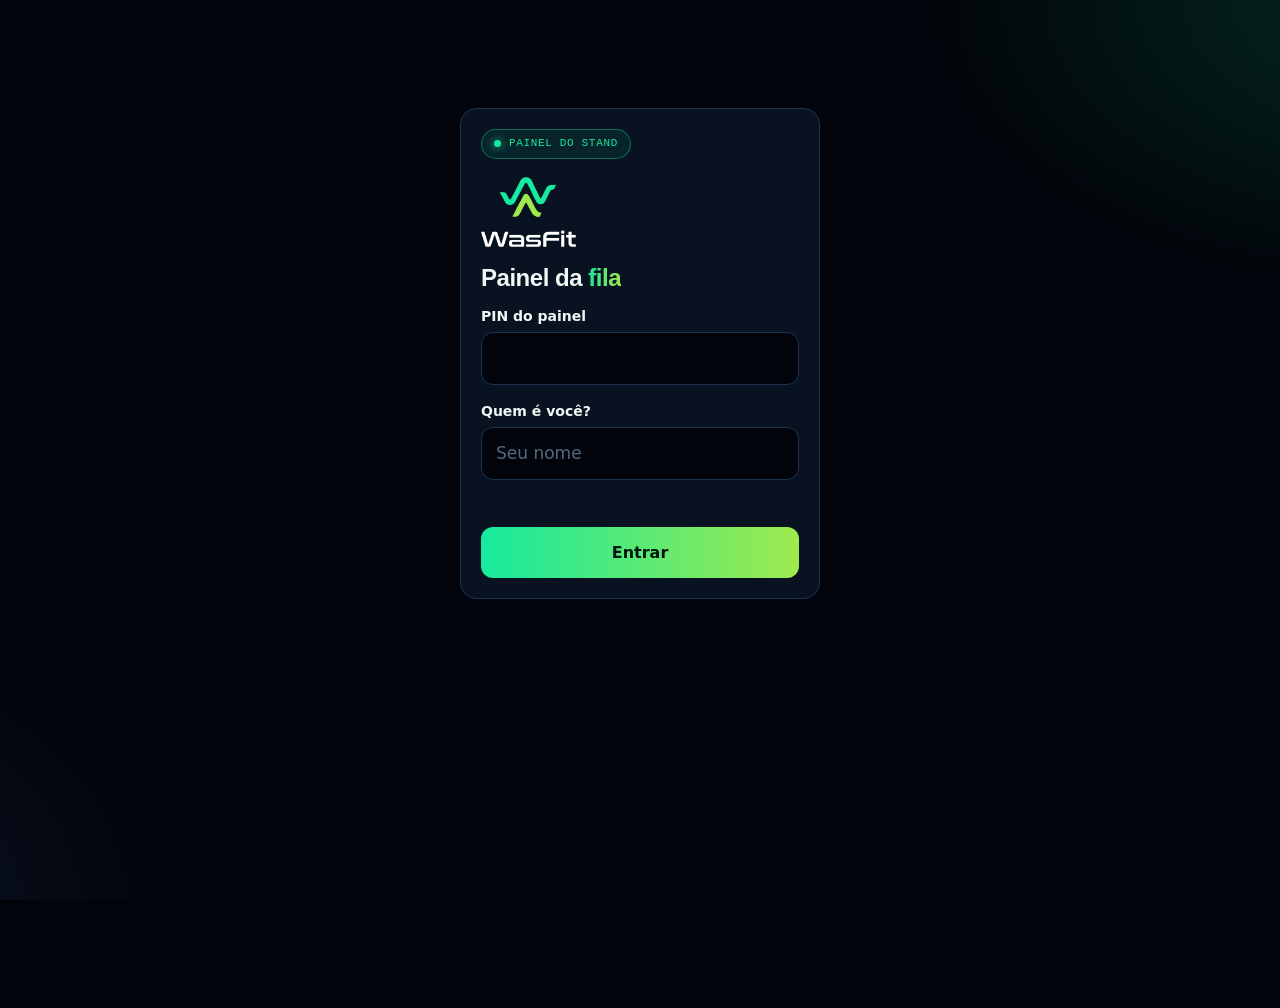
==== commit ff1d31c1: "Celular: botão Chamar fixo, painel compacto, tela sempre acesa, teclado com próximo Co-Authored-By: " ====
--- a/painel.html
+++ b/painel.html
@@ -58,17 +58,30 @@
   th { color: var(--suave); font-weight: 600; }
   .tabela { overflow-x: auto; }
 
-  #login { max-width: 360px; margin: 18vh auto 0; }
+  #login { max-width: 392px; margin: 12vh auto 0; padding: 0 16px; }
   #login h1 { font-size: 30px; margin: 18px 0 16px; }
   #login button { width: 100%; }
   .conexao { font-size: 12px; color: var(--suave); }
   .conexao.ruim { color: var(--vermelho); }
   #aviso { position: fixed; left: 50%; bottom: 20px; transform: translateX(-50%); background: var(--texto); color: var(--fundo); padding: 12px 18px; border-radius: 12px; font-weight: 600; font-size: 14px; max-width: calc(100% - 32px); box-shadow: 0 10px 30px #0008; }
 
+  .stat b { white-space: nowrap; }
   @media (max-width: 860px) {
+    main { padding-bottom: 110px; }
     .colunas { grid-template-columns: 1fr; }
-    .stats { grid-template-columns: repeat(3, minmax(0, 1fr)); }
+    .stats { grid-template-columns: repeat(3, minmax(0, 1fr)); gap: 8px; }
     .stats .stat:nth-child(n+4) { display: none; }
+    .stat { padding: 10px 12px; }
+    .stat b { font-size: 22px; }
+    .topo .acoes button { padding: 8px 12px; font-size: 13px; }
+    /* ação principal sempre ao alcance do polegar */
+    #chamar-proximo {
+      position: fixed; left: 12px; right: 12px; bottom: calc(12px + env(safe-area-inset-bottom));
+      width: auto; z-index: 20; margin: 0; font-size: 19px; padding: 18px;
+      box-shadow: 0 10px 30px #000a, 0 0 40px color-mix(in srgb, #16EA9E 30%, transparent);
+    }
+    #chamar-proximo:disabled { opacity: 1; filter: grayscale(.7) brightness(.7); }
+    .fila-item .mini button { padding: 10px 12px; }
   }
 </style>
 </head>
@@ -103,9 +116,9 @@
 
   <div class="stats">
     <div class="stat"><b id="s-aguardando">–</b><span>na fila</span></div>
-    <div class="stat"><b id="s-espera">–</b><span>espera média até ser chamado</span></div>
+    <div class="stat"><b id="s-espera">–</b><span>espera média</span></div>
     <div class="stat"><b id="s-atendidos">–</b><span>atendidos hoje</span></div>
-    <div class="stat"><b id="s-duracao">–</b><span>duração média do atendimento</span></div>
+    <div class="stat"><b id="s-duracao">–</b><span>duração do atendimento</span></div>
     <div class="stat"><b id="s-desist">–</b><span>desistências hoje</span></div>
   </div>
 
